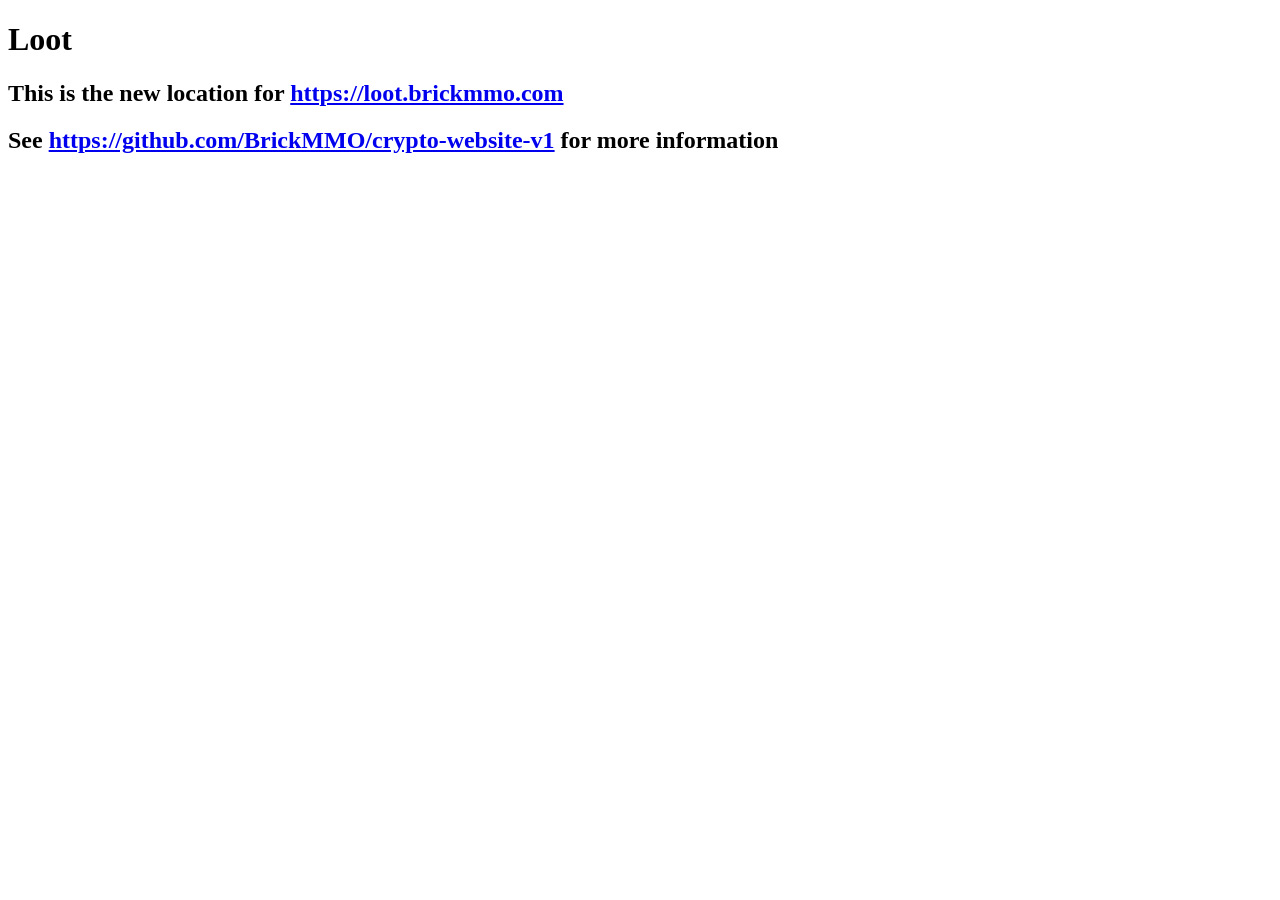
==== index.html @ 04bfd87c "Create index.html" ====
<!DOCTYPE html>
<html lang="en">
  <head>
    <meta charset="UTF-8" />
    <meta name="viewport" content="width=device-width, initial-scale=1.0" />
    <title>Loot</title>
  </head>
  <body>
    <h1>Loot</h1>
    <h2>
      This is the new location for
      <a href="https://loot.brickmmo.com">https://loot.brickmmo.com</a>
    </h2>
    <h2>
      See
      <a href="https://github.com/BrickMMO/crypto-website-v1"
        >https://github.com/BrickMMO/crypto-website-v1</a
      >
      for more information
    </h2>
  </body>
</html>
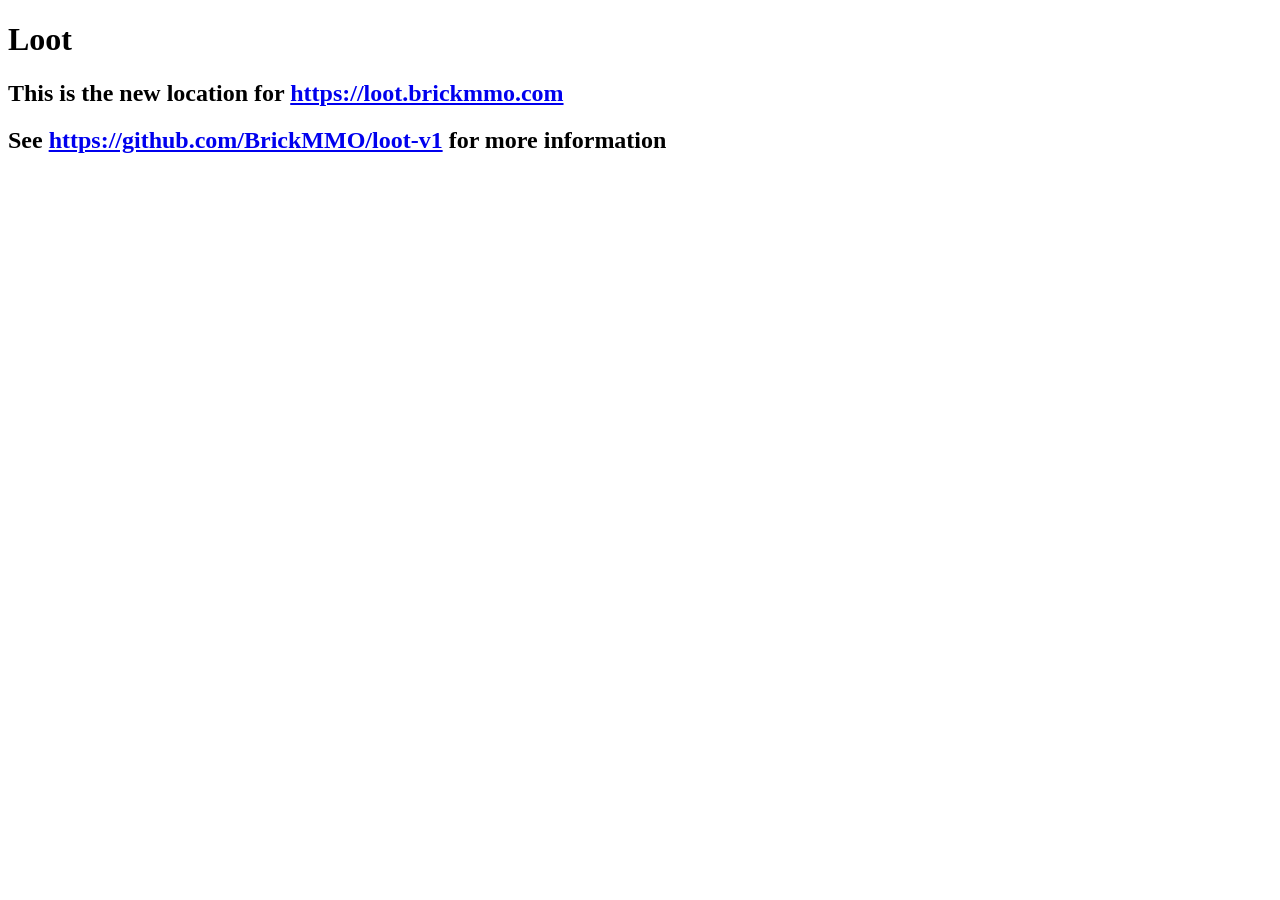
==== commit d1e54dbf: "Update index.html" ====
--- a/index.html
+++ b/index.html
@@ -13,8 +13,8 @@
     </h2>
     <h2>
       See
-      <a href="https://github.com/BrickMMO/crypto-website-v1"
-        >https://github.com/BrickMMO/crypto-website-v1</a
+      <a href="https://github.com/BrickMMO/loot-v1"
+        >https://github.com/BrickMMO/loot-v1</a
       >
       for more information
     </h2>
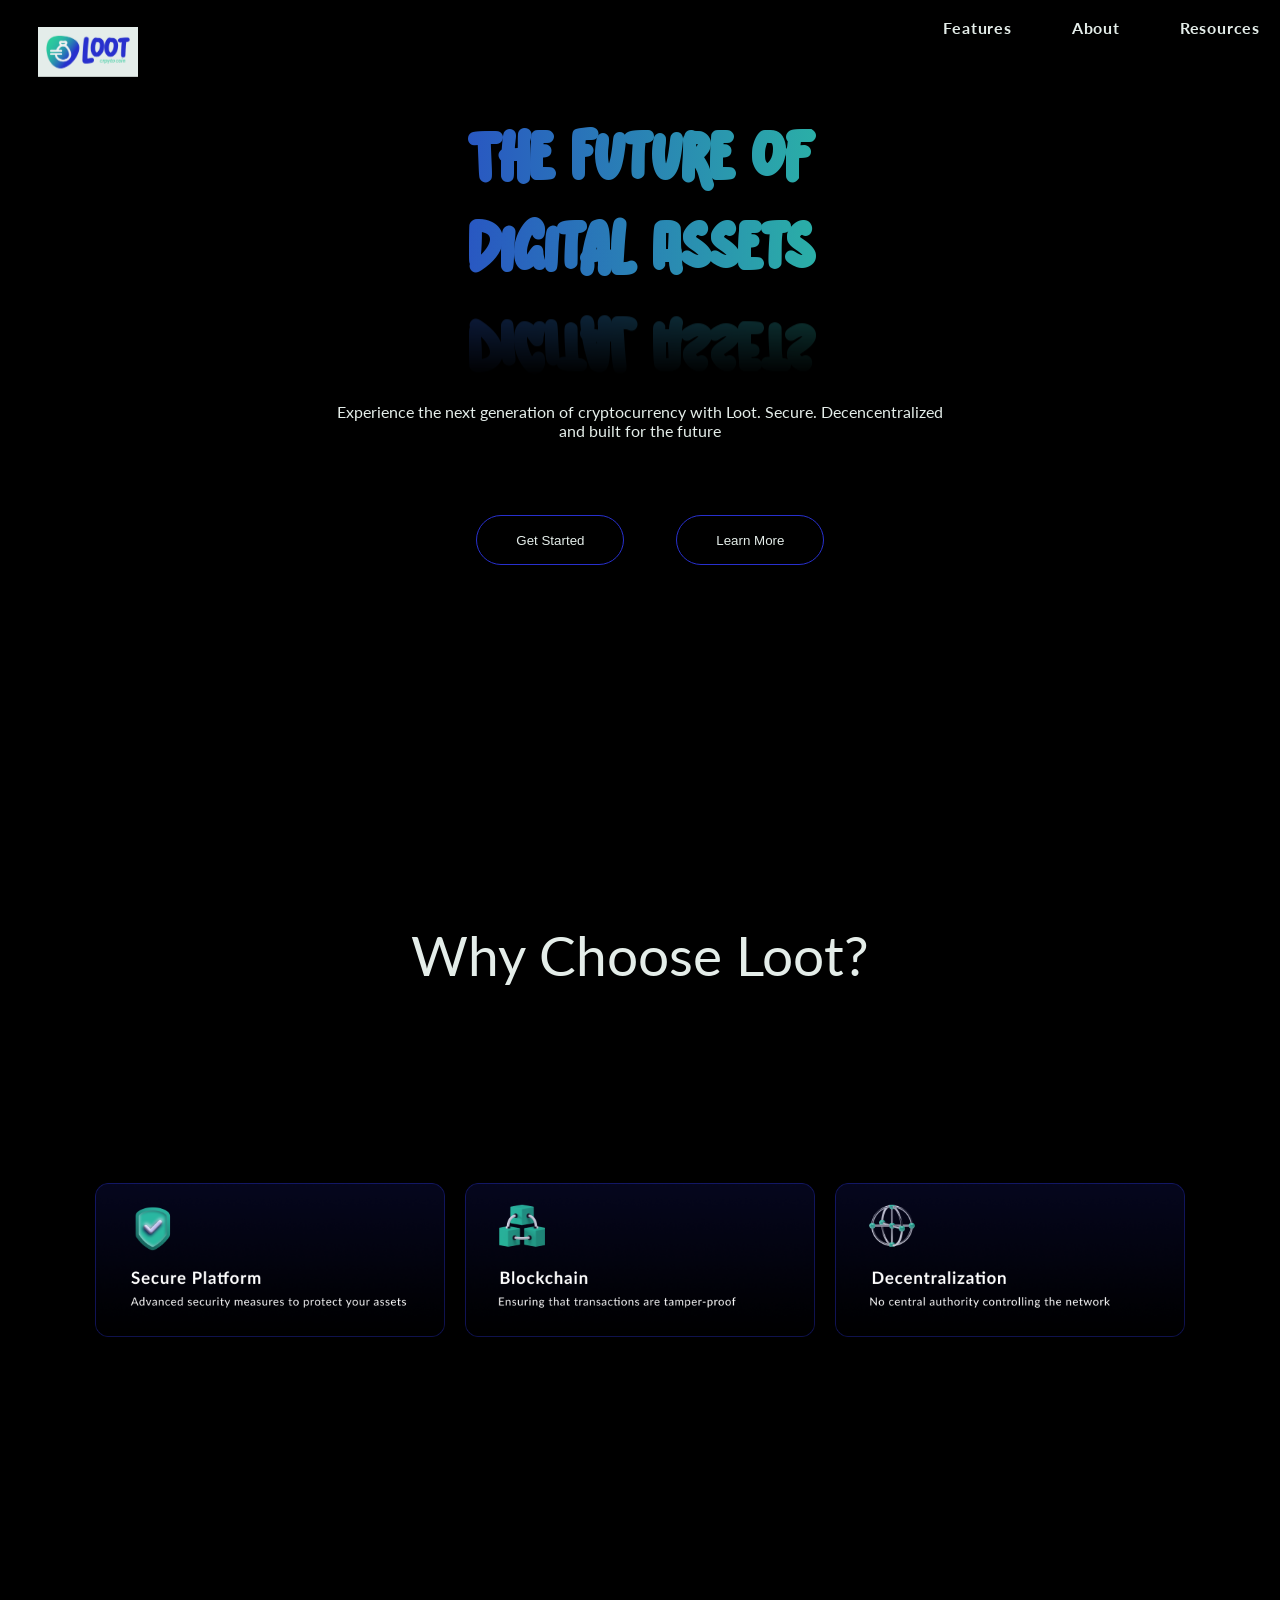
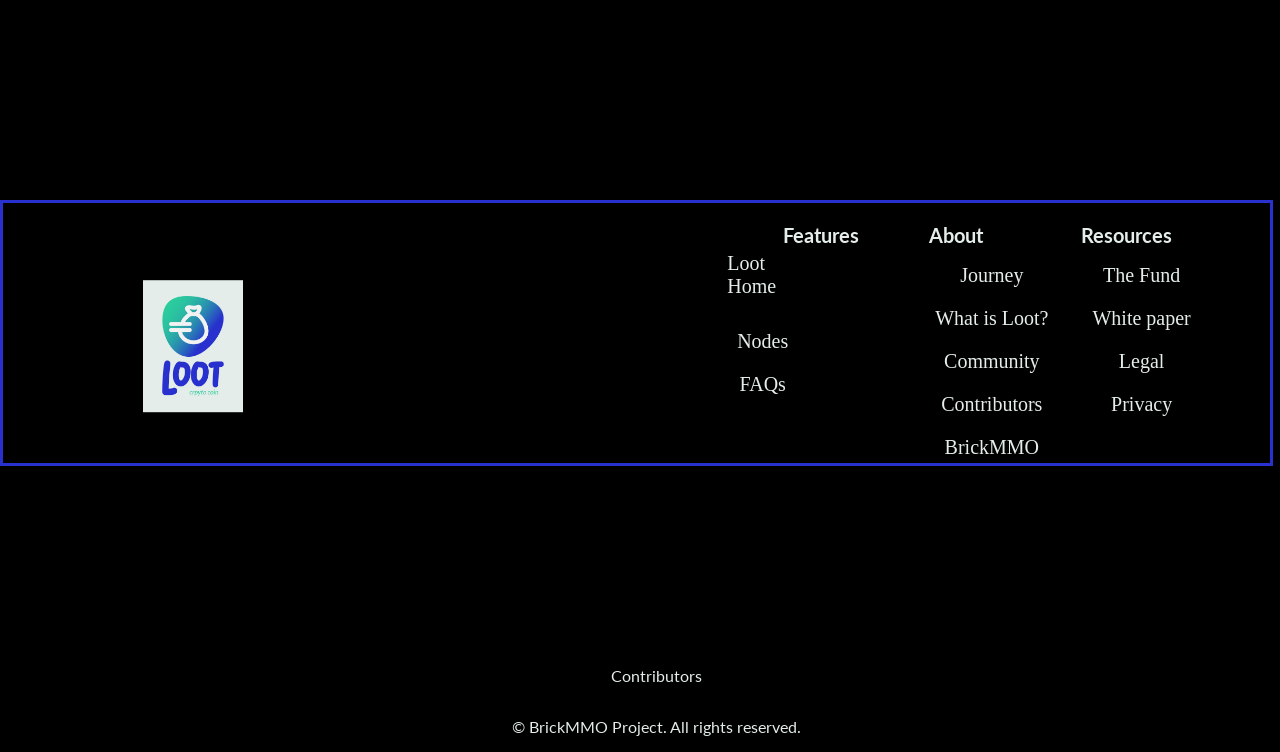
==== commit f0bdf7ee: "version 1" ====
--- a/index.html
+++ b/index.html
@@ -1,22 +1,87 @@
 <!DOCTYPE html>
 <html lang="en">
-  <head>
-    <meta charset="UTF-8" />
-    <meta name="viewport" content="width=device-width, initial-scale=1.0" />
-    <title>Loot</title>
-  </head>
-  <body>
-    <h1>Loot</h1>
-    <h2>
-      This is the new location for
-      <a href="https://loot.brickmmo.com">https://loot.brickmmo.com</a>
-    </h2>
-    <h2>
-      See
-      <a href="https://github.com/BrickMMO/loot-v1"
-        >https://github.com/BrickMMO/loot-v1</a
-      >
-      for more information
-    </h2>
-  </body>
-</html>
+<head>
+  <meta charset="UTF-8">
+  <meta name="viewport" content="width=device-width, initial-scale=1.0">
+  <link rel="stylesheet" href="css/styles.css">
+  <link rel="preconnect" href="https://fonts.googleapis.com">
+  <link rel="preconnect" href="https://fonts.gstatic.com" crossorigin>
+  <link href="https://fonts.googleapis.com/css2?family=Lato:ital,wght@0,100;0,300;0,400;0,700;0,900;1,100;1,300;1,400;1,700;1,900&display=swap" rel="stylesheet">
+  <title>Loot</title>
+</head>
+<header>
+    <img src="img/Loot_Horizontal_Logo.jpg" class="logo-top">
+  <nav class="top-nav">
+    <a href="/">Features</a>
+    <a href="/">About</a>
+    <a href="/">Resources</a>
+  </nav>
+</header>
+<body>
+  
+  
+  <!--video looped-->
+  <div class="fullscreen">
+<video loop muted autoplay class = "video-bg">
+  <source src = "video/Lootbackground.mp4" type="video/mp4">
+</video>
+    
+  </div>
+  <main>
+    <h1>The Future of</h1>
+    <h1 class="reflect">Digital Assets</h1>
+    <p class="main-text">Experience the next generation of cryptocurrency with Loot. Secure. Decencentralized <br> and built for the future</p>
+    <button>Get Started</button>
+    <button style="margin-left: 200px;">Learn More</button>
+    <p class="why">Why Choose Loot?</p>
+    <div class="reason">
+    <img src="img/Secure.png" class="reason-img">
+    <img src="img/blockchain.png" class="reason-img">
+    <img src="img/decentralized.png" class="reason-img">
+
+    </div>
+  </main>
+   
+
+ <footer class="footer">
+  <img src="img/Loot_Vertical_Logo.jpg" class="logo-bottom">
+  <div class="footer-nav">
+  
+    <p class="footer-nav-title footer-space">Features</p>
+   <div style="position: absolute; left: 50%; top:20%;">
+    <a href="/">Loot Home</a>
+    <a href="/">Nodes</a>
+    <a href="/">FAQs</a>
+   </div>
+     
+ 
+    <p class="footer-nav-title footer-space" style="left: 71.5%;">About</p>
+   <div style="position: absolute; left: 53.6%; top:20%;">
+    <a href="/">Journey</a>
+    <a href="/">What is Loot?</a>
+    <a href="/">Community</a>
+    <a href="/">Contributors</a>
+    <a href="/">BrickMMO</a>
+   </div>
+     
+  
+    <p class="footer-nav-title footer-space" style="left: 83.5%;">Resources</p>
+    <div style="position: absolute; left: 75%; top:20%">
+      <a href="/">The Fund</a>
+      <a href="/">White paper</a>
+      <a href="/">Legal</a>
+      <a href="/">Privacy</a>
+
+    </div>
+     
+      
+  
+
+  </div>
+ </footer>
+<div class="info">
+  <p>Contributors</p>
+  <p>&copy; BrickMMO Project. All rights reserved.</p>
+</div>
+</body>
+</html>
--- a/css/styles.css
+++ b/css/styles.css
@@ -0,0 +1,272 @@
+
+
+/* To fill out any white spaces */
+body{
+    background-color: black;
+    margin: 0;
+    overflow-x: hidden;
+}
+
+
+/* video design */
+.fullscreen{
+    position: fixed;
+    top: 0;
+    right: 0;
+    bottom: 0;
+    left: 0;
+    overflow: hidden;
+    z-index: -100;
+}
+
+.video-bg{
+    position: absolute;
+    top: 0;
+    left: 0;
+    width: 100vw;
+    height: 100vh;
+    opacity: 0.5;
+}
+
+
+/*horizontal logo */
+
+.logo-top{
+    position: absolute;
+    width: 100px;
+    height: 50px;
+    top:3%;
+    left:3%;
+}
+
+@font-face{
+    font-family: 'Bobba Tea';
+    src: url('/font/Bobba\ Tea.ttf')format('truetype')
+}
+
+/* heading */
+h1{
+  
+    position: absolute;
+    font-family: 'Bobba Tea',sans-serif;
+    background: linear-gradient(90deg, #2830CE 31.18%, #2BCC9E 66.74%);
+    width: 1753px;
+    height: 204.765px;
+    flex-shrink: 0;
+    text-align: center;
+    font-size: 72px;
+    font-weight: 800;
+    line-height: normal;
+    background-clip: text;
+    -webkit-background-clip: text;
+    -webkit-text-fill-color: transparent;
+    /*-webkit-text-stroke: 1px #e4ede9; */
+    top: 20%;
+    left: 50%;
+    transform: translate(-50%, -50%);
+    
+
+ }
+
+ .reflect{
+    top:30%;
+    -webkit-box-reflect: below -250px linear-gradient(to bottom, rgba(0,0,0,0), rgba(0,0,0,1));
+}
+ /* main text */
+main{
+    display: flex;
+    justify-content: center;
+}
+
+p{
+    font-family:'Lato', serif;
+    color: #e4ede9;
+    text-align:center;
+}
+
+.main-text{
+    flex-shrink: 0;
+    text-align: center;
+    transform: translate(-50%, -50%);
+    position: absolute;
+    left:50%;
+    top:45%;
+   
+}
+
+
+   
+ 
+
+ /* top navigation */
+
+.top-nav{
+    margin-top: 20px;
+    margin-right: 20px;
+    display: flex;
+    float: right;
+    gap:60px;
+}
+
+ .top-nav a{
+    font-family:'Lato', serif;
+    text-decoration: none;
+    text-align: center;
+    color: #e4ede9;
+    font-size: 16px;
+    font-style: normal;
+    font-weight: 700;
+    line-height: 16px; /* 100% */
+    letter-spacing: 0.8px;
+    transition: 1s;
+ }
+
+a:hover{
+transition: 1s;
+color: #2BCC9E;
+
+}
+/* button */
+button {
+    flex-shrink: 0;
+    text-align: center;
+    transform: translate(-50%, -50%);
+    position: absolute;
+    display: inline-block;
+    overflow: hidden;
+    transition: color 1s ease-in;
+    width: 148px;
+    height: 50px;
+    border-radius: 50px;
+    border: 1px solid #2830CE;
+    background-color: rgba(0, 0, 0, 0);
+    color: #e4ede9;
+    z-index: 1;
+    left: 43%;
+    top: 60%;
+}
+
+button::before {
+    content: '';
+    position: absolute;
+    top: 0;
+    left: 0;
+    width: 100%;
+    height: 100%;
+    background: linear-gradient(90deg, #2830CE 1%, #2BCC9E 99.93%);
+    border-radius: inherit;
+    transform: scaleX(0);
+    transform-origin: left;
+    transition: transform 0.5s ease-in;
+    z-index: -1;
+}
+
+button:hover {
+    color: #e4ede9;
+}
+
+button:hover::before {
+    transform: scaleX(1);
+}
+
+/*why choose loot? */
+
+.why{
+    position: absolute;
+    flex-shrink: 0;
+    text-align: center;
+    transform: translate(-50%, -50%);
+    font-size: 55px;
+    left:50%;
+    top:100%;
+}
+
+.reason{
+    
+   display: flex;
+   flex-direction: row;
+   gap: 20px;
+   justify-content: center;
+   position: absolute;
+   top:140%;
+   left:50%;
+   transform: translate(-50%, -50%);
+
+}
+
+.reason-img{
+    width: 350px;
+    
+}
+
+/* footer */
+
+.footer{
+    
+    position: absolute;
+    top:200%;
+    border-style: solid;
+    height: 260px;
+    width: 99%;
+    color: #2830CE;
+}
+
+.logo-bottom{
+    top:55%;
+    position: absolute;
+    left:15%;
+    width: 100px;
+    transform: translate(-50%, -50%);
+   
+}
+
+/* footer-nav */
+
+.footer-space{
+    left: 60%;
+    margin-left: 20px;
+}
+
+.footer-nav-title{
+    position: absolute;
+    font-size: 20px;
+    font-weight: 700;
+}
+
+.footer-nav{
+  
+    display: flex;
+    flex-direction: column;
+}
+
+.footer a{
+    flex-shrink: 0;
+    text-align: left;
+    transform: translate(-50%, -50%);
+    font-size: 20px;
+    margin-left: 64%;
+    margin-top: 20px;
+    color: #e4ede9;
+    text-decoration: none;
+    display: inline-block;
+    transition: 1s;
+   
+}
+
+.footer a:hover{
+    transition: 1s;
+    color: #2BCC9E;
+}
+
+
+
+/* info */
+
+.info{
+    position: absolute;
+    display: flex;
+    align-items: center;
+    top:250%;
+    left: 40%;
+    flex-direction: column;
+}
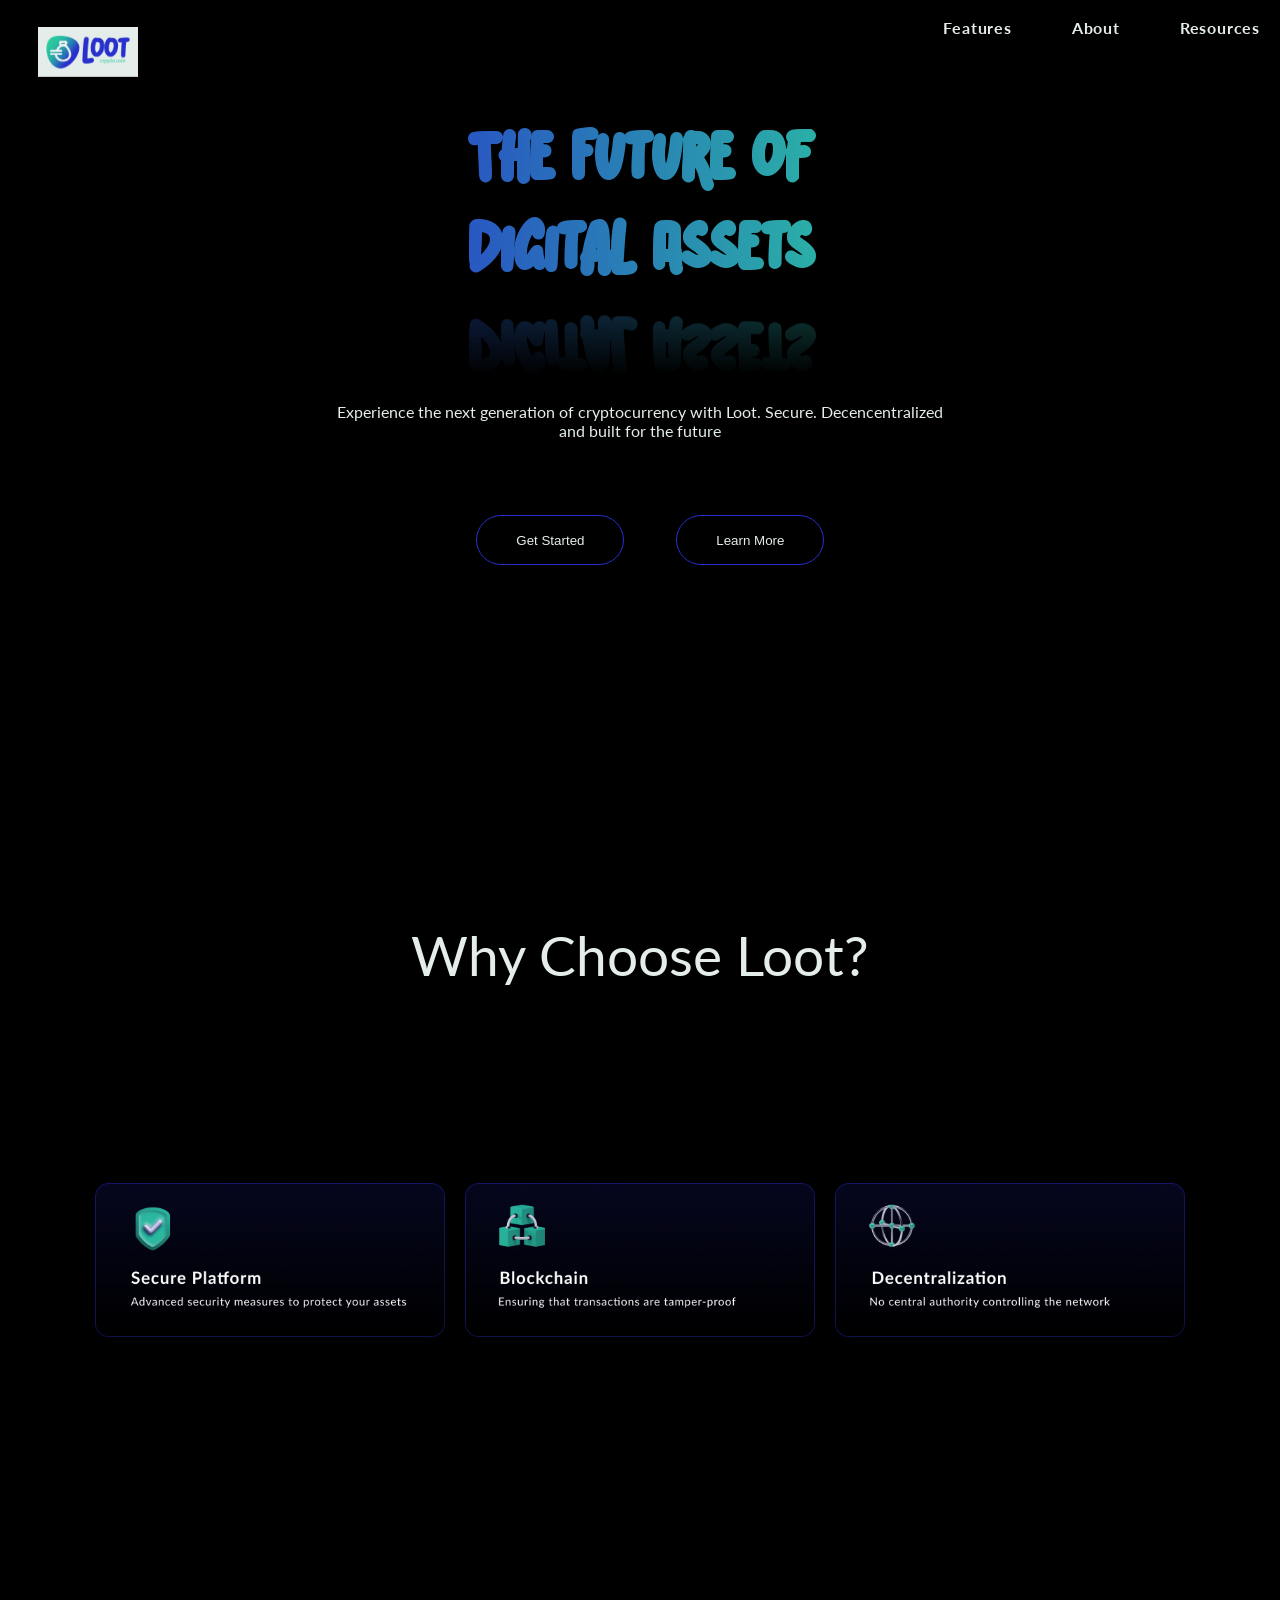
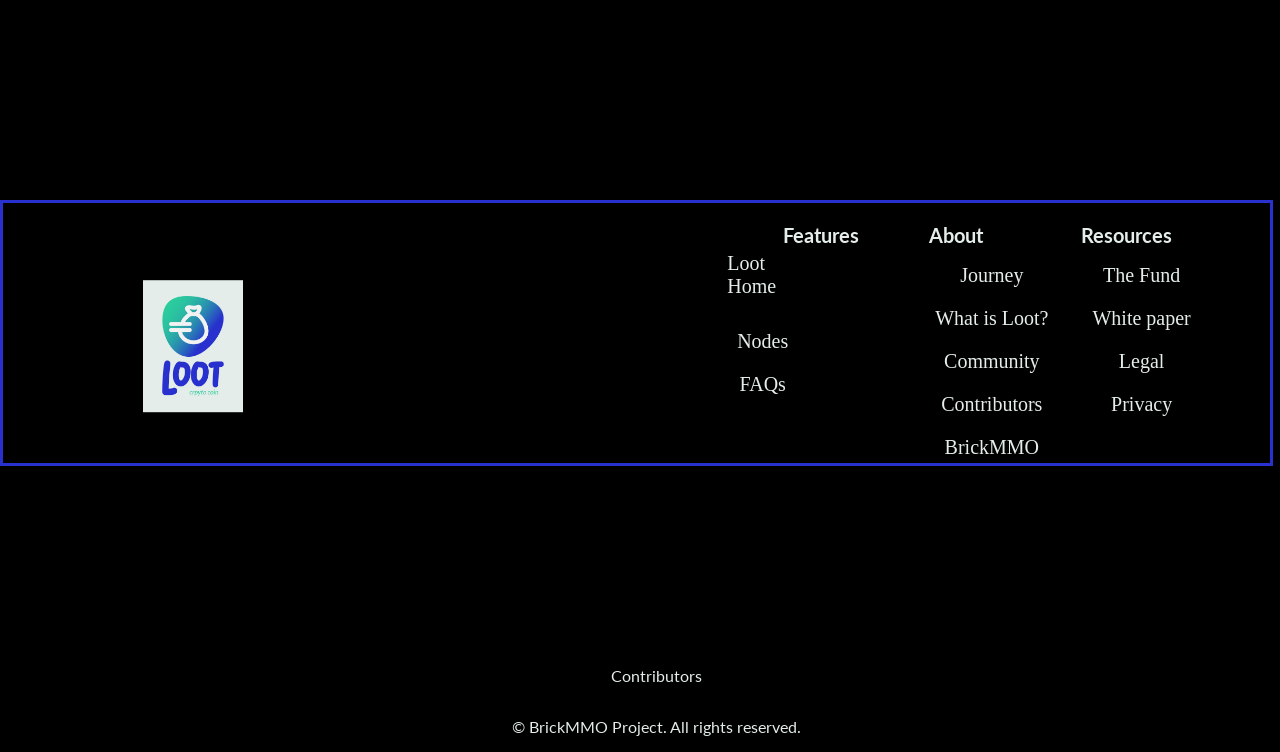
==== commit ba37b252: "version 1" ====
--- a/index.html
+++ b/index.html
@@ -4,6 +4,7 @@
   <meta charset="UTF-8">
   <meta name="viewport" content="width=device-width, initial-scale=1.0">
   <link rel="stylesheet" href="css/styles.css">
+  
   <link rel="preconnect" href="https://fonts.googleapis.com">
   <link rel="preconnect" href="https://fonts.gstatic.com" crossorigin>
   <link href="https://fonts.googleapis.com/css2?family=Lato:ital,wght@0,100;0,300;0,400;0,700;0,900;1,100;1,300;1,400;1,700;1,900&display=swap" rel="stylesheet">
--- a/css/styles.css
+++ b/css/styles.css
@@ -40,15 +40,15 @@
 }
 
 @font-face{
-    font-family: 'Bobba Tea';
-    src: url('/font/Bobba\ Tea.ttf')format('truetype')
+    font-family: 'BobbaTea';
+    src: url('/font/BobbaTea.ttf') format('truetype');
 }
 
 /* heading */
 h1{
   
     position: absolute;
-    font-family: 'Bobba Tea',sans-serif;
+    font-family: 'BobbaTea',sans-serif;
     background: linear-gradient(90deg, #2830CE 31.18%, #2BCC9E 66.74%);
     width: 1753px;
     height: 204.765px;
@@ -66,6 +66,11 @@
     transform: translate(-50%, -50%);
     
 
+ }
+
+ h2{
+    font-family: 'Bobba Tea';
+    color:white
  }
 
  .reflect{
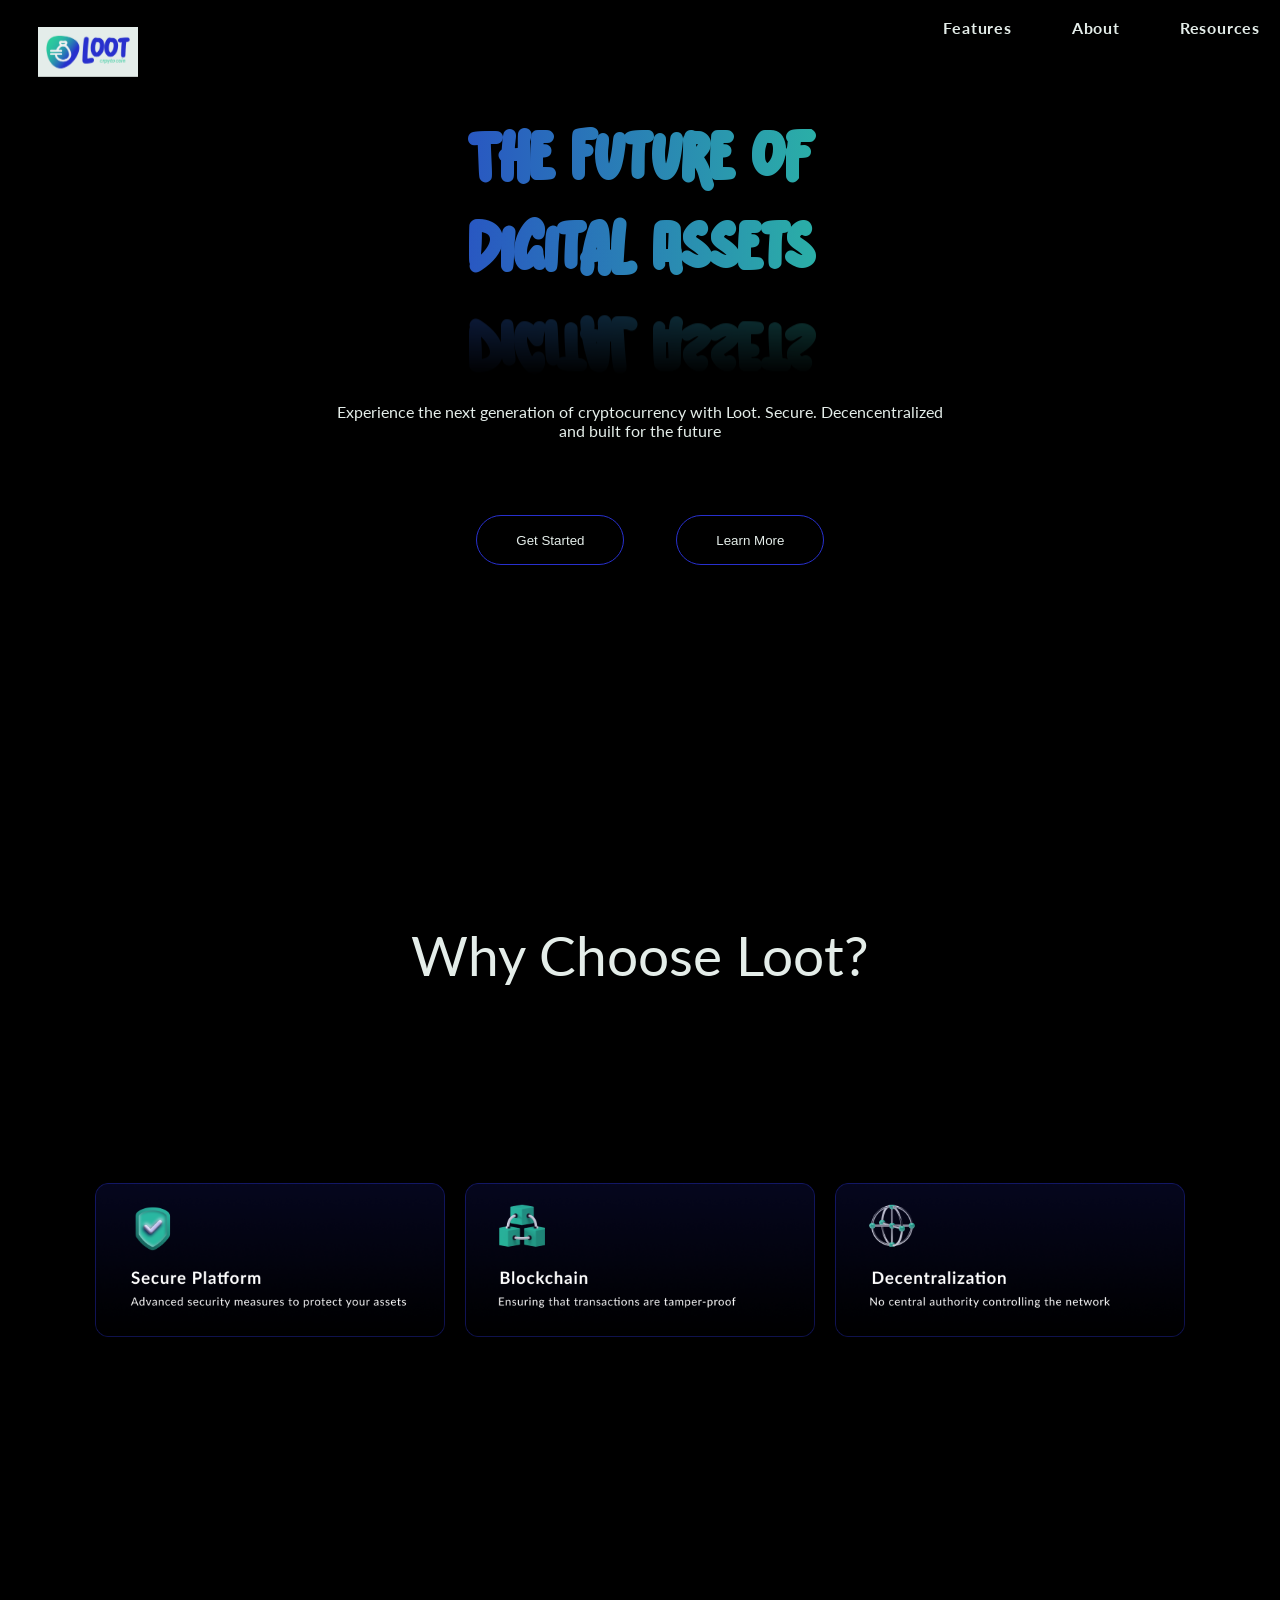
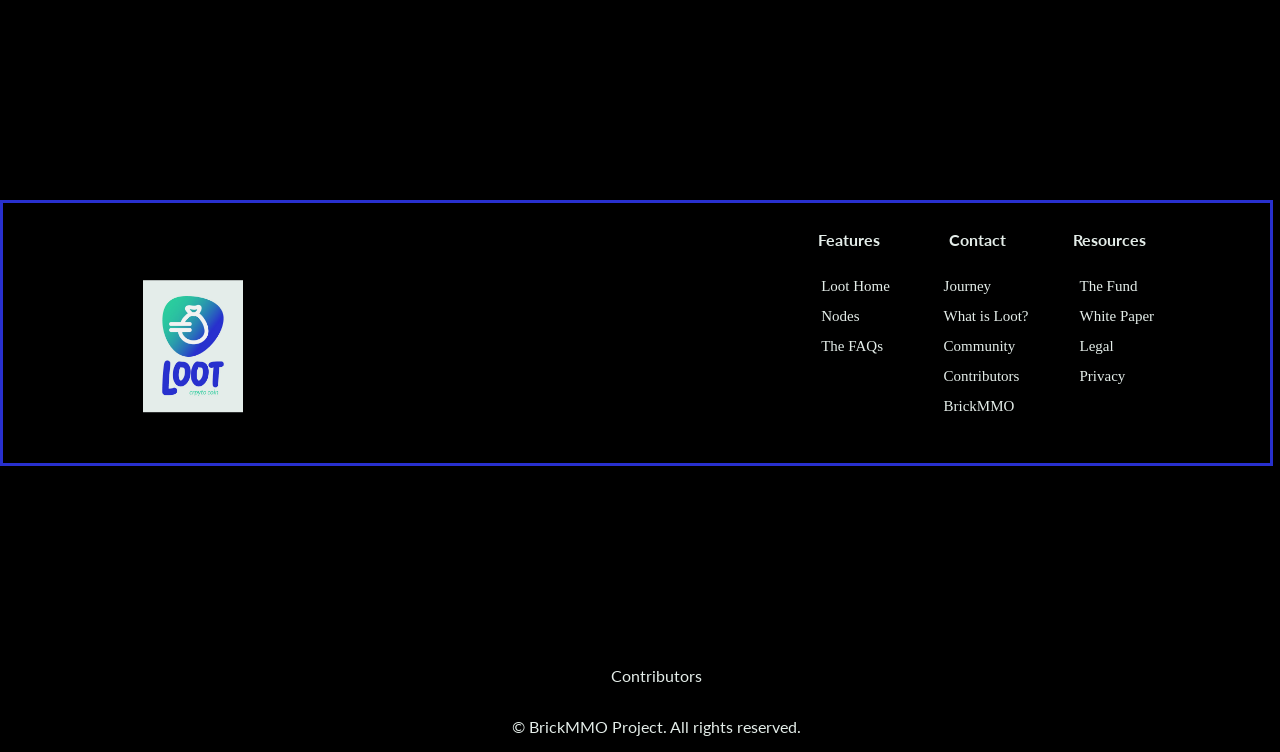
==== commit 8afd298b: "version 1" ====
--- a/index.html
+++ b/index.html
@@ -46,34 +46,42 @@
 
  <footer class="footer">
   <img src="img/Loot_Vertical_Logo.jpg" class="logo-bottom">
-  <div class="footer-nav">
   
-    <p class="footer-nav-title footer-space">Features</p>
-   <div style="position: absolute; left: 50%; top:20%;">
-    <a href="/">Loot Home</a>
-    <a href="/">Nodes</a>
-    <a href="/">FAQs</a>
-   </div>
-     
- 
-    <p class="footer-nav-title footer-space" style="left: 71.5%;">About</p>
-   <div style="position: absolute; left: 53.6%; top:20%;">
-    <a href="/">Journey</a>
-    <a href="/">What is Loot?</a>
-    <a href="/">Community</a>
-    <a href="/">Contributors</a>
-    <a href="/">BrickMMO</a>
-   </div>
-     
   
-    <p class="footer-nav-title footer-space" style="left: 83.5%;">Resources</p>
-    <div style="position: absolute; left: 75%; top:20%">
-      <a href="/">The Fund</a>
-      <a href="/">White paper</a>
-      <a href="/">Legal</a>
-      <a href="/">Privacy</a>
+    <table>
+      <tr>
+        <th><p>Features</p></th>
+        <th><p>Contact</p></th>
+        <th><p>Resources</p></th>
+      </tr>
+      <tr>
+        <td><a>Loot Home</a></td>
+        <td><a>Journey</a></td>
+        <td><a>The Fund</a></td>
+       
+      </tr>
+      <tr>
+        <td><a>Nodes</a></td>
+        <td><a>What is Loot?</a></td>
+        <td><a>White Paper</a></td>
+      </tr>
+      <tr>
+        <td><a>The FAQs</a></td>
+        <td><a>Community</a></td>
+        <td><a>Legal</a></td>
+      </tr>
+      <tr>
+        <td><a></a></td>
+        <td><a>Contributors</a></td>
+        <td><a>Privacy</a></td>
+      </tr>
+      <tr>
+        <td><a></a></td>
+        <td><a>BrickMMO</a></td>
+      </tr>
+    </table>
 
-    </div>
+
      
       
   
@@ -81,7 +89,7 @@
   </div>
  </footer>
 <div class="info">
-  <p>Contributors</p>
+  <p><a>Contributors</a></p>
   <p>&copy; BrickMMO Project. All rights reserved.</p>
 </div>
 </body>
--- a/css/styles.css
+++ b/css/styles.css
@@ -227,10 +227,7 @@
 
 /* footer-nav */
 
-.footer-space{
-    left: 60%;
-    margin-left: 20px;
-}
+
 
 .footer-nav-title{
     position: absolute;
@@ -238,34 +235,41 @@
     font-weight: 700;
 }
 
-.footer-nav{
-  
-    display: flex;
-    flex-direction: column;
-}
+
 
 .footer a{
     flex-shrink: 0;
-    text-align: left;
-    transform: translate(-50%, -50%);
-    font-size: 20px;
-    margin-left: 64%;
+    font-size: 15px;
+    margin-left: 10%;
     margin-top: 20px;
     color: #e4ede9;
     text-decoration: none;
-    display: inline-block;
     transition: 1s;
    
 }
 
 .footer a:hover{
+    
     transition: 1s;
     color: #2BCC9E;
 }
 
-
-
-/* info */
+table{
+    
+    border-spacing: 50px 10px;
+    border-collapse: separate;
+    position: absolute;
+    left:60%;
+   
+}
+
+th,td{
+    text-align: left;
+    white-space: nowrap;
+}
+
+
+/* contributors and Brickmmo project */
 
 .info{
     position: absolute;
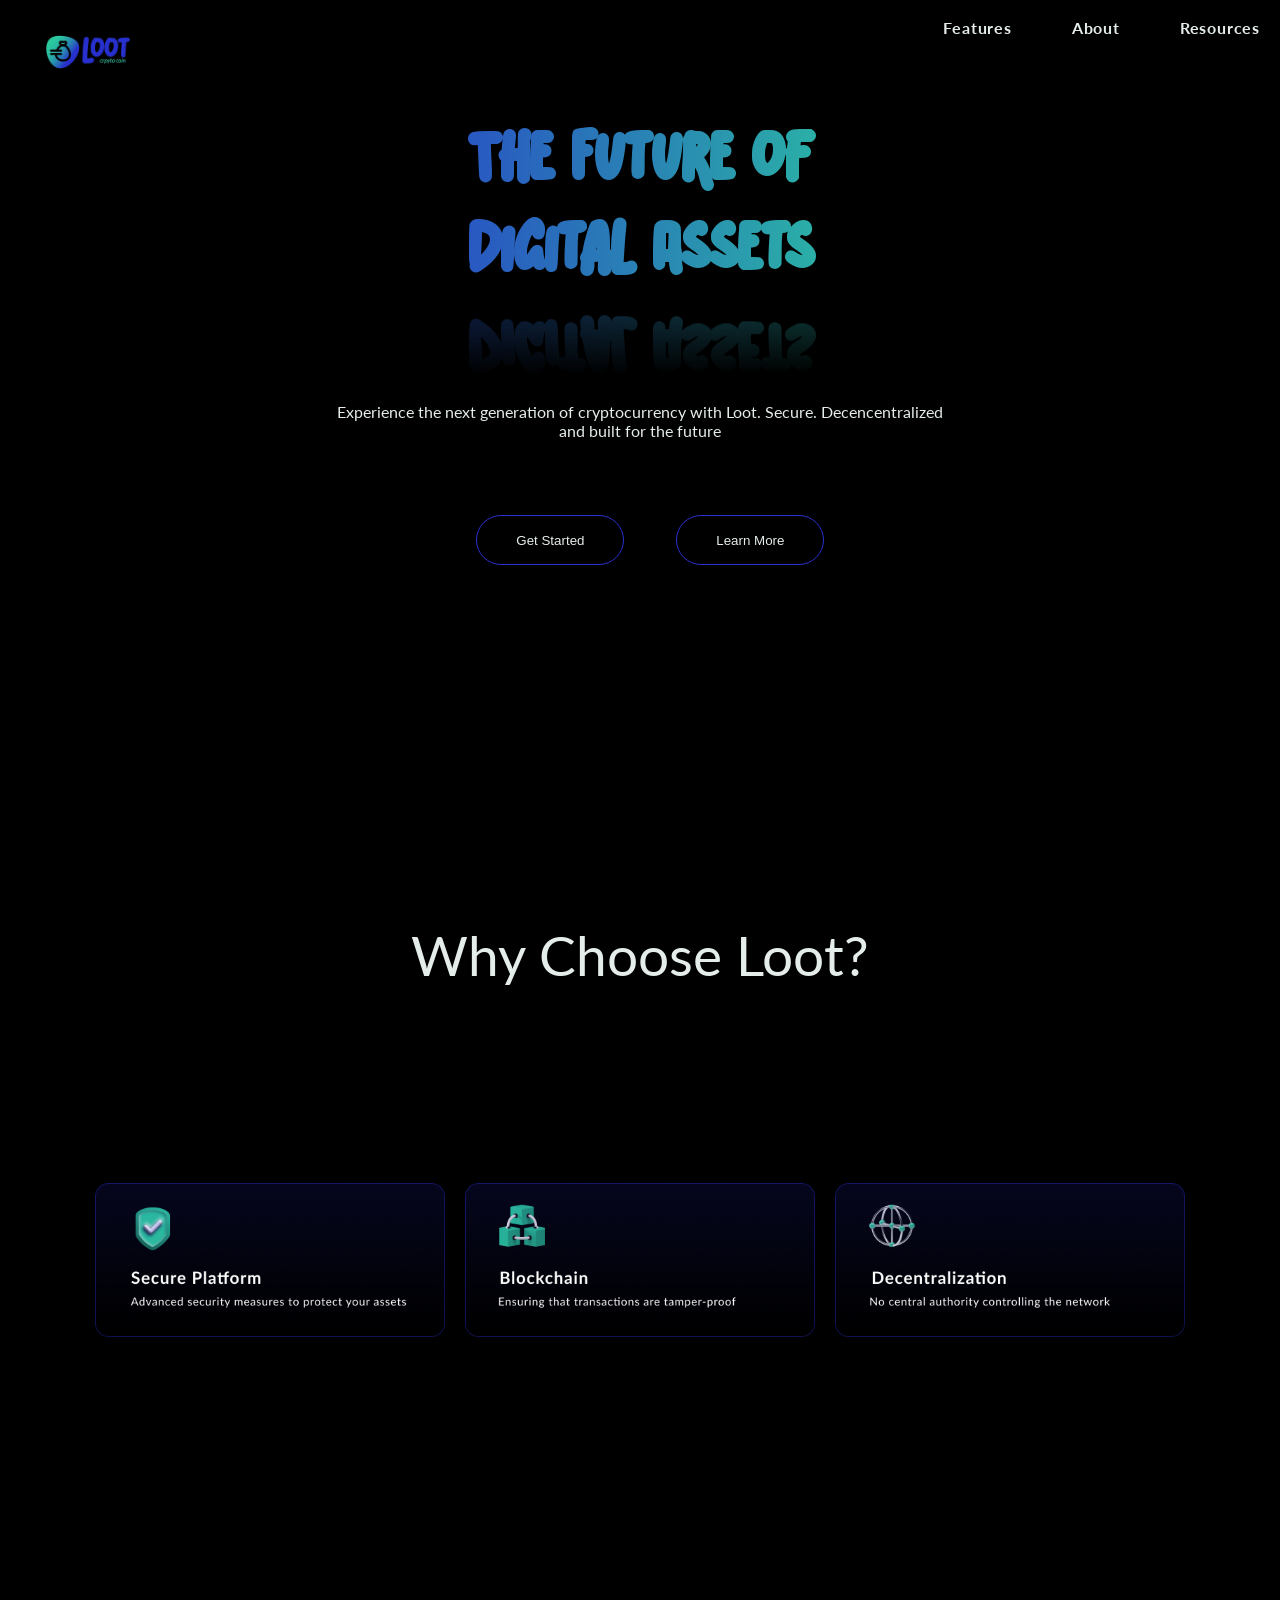
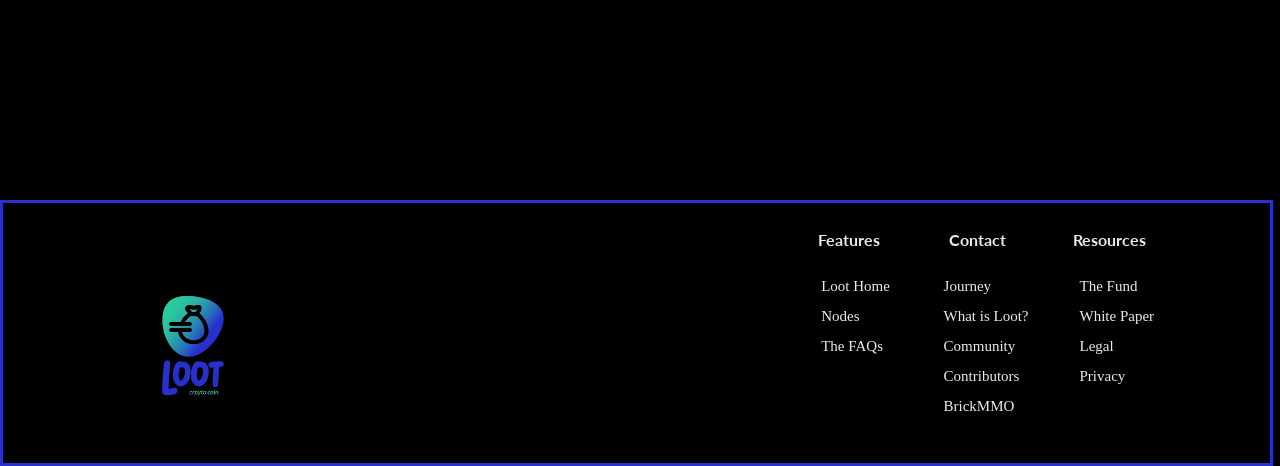
==== commit 22c84eb9: "Updated Features Page and Fixed Home Footer" ====
--- a/index.html
+++ b/index.html
@@ -11,29 +11,35 @@
   <title>Loot</title>
 </head>
 <header>
-    <img src="img/Loot_Horizontal_Logo.jpg" class="logo-top">
+    <img src="img/Loot_Horizontal_Logo 1.png" class="logo-top">
   <nav class="top-nav">
-    <a href="/">Features</a>
-    <a href="/">About</a>
-    <a href="/">Resources</a>
+    <a href="./features.html" class="top-nav-animation">Features</a>
+    <a href="./about.html"class="top-nav-animation">About</a>
+    <a href="./resources.html"class="top-nav-animation">Resources</a>
   </nav>
+
+
+  
 </header>
-<body>
+<!-- <body> -->
+<body style="background-color: black;">
   
   
   <!--video looped-->
+  <!-- <div class="fullscreen"  style="display: none;"> -->
   <div class="fullscreen">
+
 <video loop muted autoplay class = "video-bg">
-  <source src = "video/Lootbackground.mp4" type="video/mp4">
+  <source src = "video/Lootbackground.mp4" type="video/mp4" >
 </video>
     
   </div>
   <main>
-    <h1>The Future of</h1>
+    <h1 style="color: white;">The Future of</h1>
     <h1 class="reflect">Digital Assets</h1>
     <p class="main-text">Experience the next generation of cryptocurrency with Loot. Secure. Decencentralized <br> and built for the future</p>
-    <button>Get Started</button>
-    <button style="margin-left: 200px;">Learn More</button>
+    <button onclick="getStarted()">Get Started</button>
+    <button style="margin-left: 200px;" onclick="learnMore()">Learn More</button>
     <p class="why">Why Choose Loot?</p>
     <div class="reason">
     <img src="img/Secure.png" class="reason-img">
@@ -44,8 +50,8 @@
   </main>
    
 
- <footer class="footer">
-  <img src="img/Loot_Vertical_Logo.jpg" class="logo-bottom">
+ <!-- <footer class="footer">
+  <img src="img/Loot_Vertical_Logo__1_-removebg-preview 1.png" class="logo-bottom">
   
   
     <table>
@@ -55,29 +61,29 @@
         <th><p>Resources</p></th>
       </tr>
       <tr>
-        <td><a>Loot Home</a></td>
+        <td><a href="index.html">Loot Home</a></td>
         <td><a>Journey</a></td>
         <td><a>The Fund</a></td>
        
       </tr>
       <tr>
         <td><a>Nodes</a></td>
-        <td><a>What is Loot?</a></td>
+        <td><a href="about.html">What is Loot?</a></td>
         <td><a>White Paper</a></td>
       </tr>
       <tr>
-        <td><a>The FAQs</a></td>
+        <td><a href="FAQ.html">The FAQs</a></td>
         <td><a>Community</a></td>
         <td><a>Legal</a></td>
       </tr>
       <tr>
         <td><a></a></td>
-        <td><a>Contributors</a></td>
+        <td><a href="contributors.html">Contributors</a></td>
         <td><a>Privacy</a></td>
       </tr>
       <tr>
         <td><a></a></td>
-        <td><a>BrickMMO</a></td>
+        <td><a href="https://sandbox.brickmmo.com">BrickMMO</a></td>
       </tr>
     </table>
 
@@ -89,8 +95,50 @@
   </div>
  </footer>
 <div class="info">
-  <p><a>Contributors</a></p>
   <p>&copy; BrickMMO Project. All rights reserved.</p>
 </div>
+ -->
+
+
+
+<footer class="footer">
+    <img src="img/Loot_Vertical_Logo__1_-removebg-preview 1.png" class="logo-bottom">
+    
+    
+      <table>
+        <tr>
+          <th><p>Features</p></th>
+          <th><p>Contact</p></th>
+          <th><p>Resources</p></th>
+        </tr>
+        <tr>
+          <td><a href="index.html">Loot Home</a></td>
+          <td><a>Journey</a></td>
+          <td><a>The Fund</a></td>
+         
+        </tr>
+        <tr>
+          <td><a>Nodes</a></td>
+          <td><a href="about.html">What is Loot?</a></td>
+          <td><a>White Paper</a></td>
+        </tr>
+        <tr>
+          <td><a href="FAQ.html">The FAQs</a></td>
+          <td><a>Community</a></td>
+          <td><a>Legal</a></td>
+        </tr>
+        <tr>
+          <td><a></a></td>
+          <td><a href="contributors.html">Contributors</a></td>
+          <td><a>Privacy</a></td>
+        </tr>
+        <tr>
+          <td><a></a></td>
+          <td><a href="https://sandbox.brickmmo.com">BrickMMO</a></td>
+        </tr>
+      </table>
+    </div>
+   </footer>
+<script src="./js/index.js"></script>
 </body>
 </html>
--- a/css/styles.css
+++ b/css/styles.css
@@ -124,13 +124,44 @@
     line-height: 16px; /* 100% */
     letter-spacing: 0.8px;
     transition: 1s;
- }
-
-a:hover{
-transition: 1s;
-color: #2BCC9E;
-
-}
+    position: relative;
+ }
+
+ a{
+    background-color: black;
+ }
+ @property --angle{
+    syntax: "<angle>";
+    initial-value: 0deg;
+    inherits: false;
+ }
+
+.top-nav-animation::after, .top-nav-animation::before{
+
+content: '';
+position: absolute;
+height: 100%;
+width: 100%;
+background-image: conic-gradient(from var(--angle),#e4ede9,#2830ce,#2bcc9e,#e4ede9);
+top:50%;
+left:50%;
+translate: -50% -50%;
+z-index: -1;
+padding: 2px;
+border-radius: 5px;
+animation: 3s spin linear infinite;
+display: none;
+}
+
+.top-nav-animation::before{
+    filter: blur(1.5rem);
+    opacity: 0.7;
+}
+
+.top-nav-animation:hover::after{
+    display: block;
+}
+
 /* button */
 button {
     flex-shrink: 0;
@@ -150,6 +181,7 @@
     left: 43%;
     top: 60%;
 }
+
 
 button::before {
     content: '';
@@ -164,6 +196,7 @@
     transform-origin: left;
     transition: transform 0.5s ease-in;
     z-index: -1;
+   
 }
 
 button:hover {
@@ -199,9 +232,15 @@
 
 }
 
+/* img */
+
+
+
 .reason-img{
     width: 350px;
-    
+    animation: appear 5s linear;
+    animation-timeline: view(); 
+    animation-range: entry 0% cover 40%;
 }
 
 /* footer */
@@ -279,3 +318,25 @@
     left: 40%;
     flex-direction: column;
 }
+
+/* animations */
+/*top navigation animation */
+@keyframes spin{
+    from {
+        --angle:0deg
+    } to{
+        --angle:360deg
+    }
+}
+
+/* apepear animation */
+
+@keyframes appear{
+    from{
+        opacity: 0;
+        scale: 0.4;
+    } to {
+        opacity: 1;
+        scale: 1;
+    }
+}
